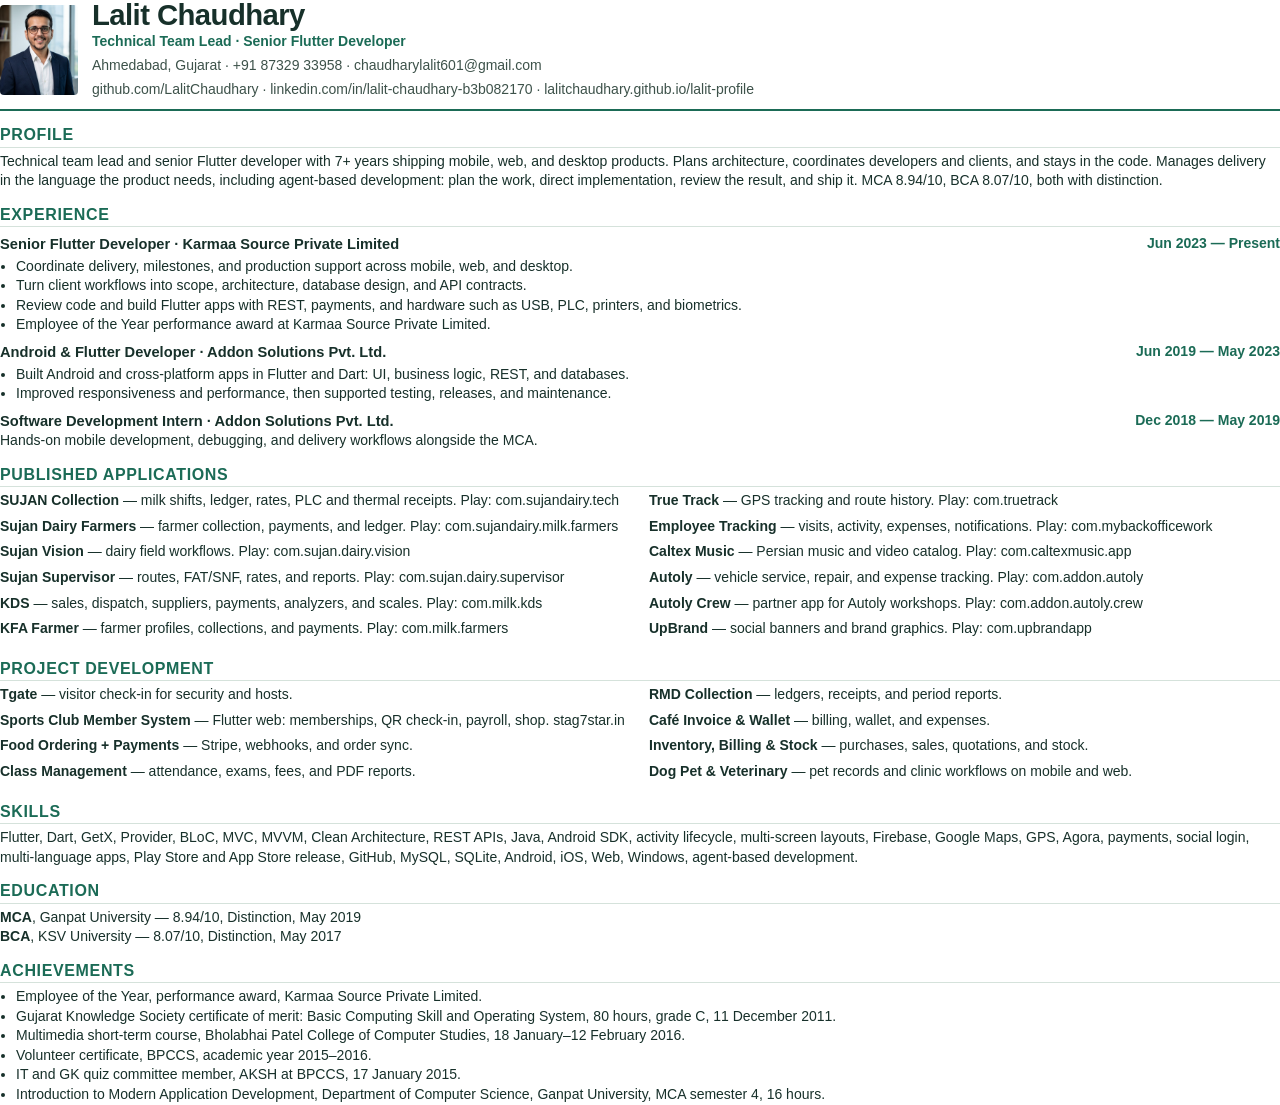
==== resume-print.html @ 6e3c7755 "Add a sequential professional resume PDF. Co-authored-by: Cursor <cursoragent@cursor.com>" ====
<!DOCTYPE html>
<html lang="en">
<head>
  <meta charset="UTF-8" />
  <title>Lalit Chaudhary — Resume</title>
  <style>
    @page { size: A4; margin: 12mm 13mm; }
    * { box-sizing: border-box; }
    body { margin: 0; color: #17302a; font: 10.5pt/1.4 Calibri, "Segoe UI", sans-serif; }
    header { display: flex; gap: 14px; align-items: center; border-bottom: 2px solid #1b6b56; padding-bottom: 10px; }
    img { width: 78px; height: 90px; object-fit: cover; object-position: center 18%; border-radius: 4px; }
    h1 { font-size: 22pt; line-height: 1; margin: 0 0 3px; letter-spacing: -0.02em; }
    .role { margin: 0; font-weight: 700; color: #1b6b56; }
    .contact { margin: 4px 0 0; color: #3d524a; }
    h2 { font-size: 12pt; margin: 13px 0 4px; letter-spacing: 0.04em; text-transform: uppercase; color: #1b6b56; border-bottom: 1px solid #d5e2db; }
    h3 { font-size: 11pt; margin: 7px 0 0; }
    p, li { margin: 0; }
    .meta { float: right; color: #1b6b56; font-weight: 700; }
    ul { margin: 2px 0 0; padding-left: 16px; }
    .job { margin-top: 6px; }
    .cols { column-count: 2; column-gap: 18px; }
    .item { break-inside: avoid; margin: 0 0 6px; }
    .tag { color: #5d6d66; }
  </style>
</head>
<body>
  <header>
    <img src="lalit.jpg" alt="" />
    <div>
      <h1>Lalit Chaudhary</h1>
      <p class="role">Technical Team Lead · Senior Flutter Developer</p>
      <p class="contact">Ahmedabad, Gujarat · +91 87329 33958 · chaudharylalit601@gmail.com</p>
      <p class="contact">github.com/LalitChaudhary · linkedin.com/in/lalit-chaudhary-b3b082170 · lalitchaudhary.github.io/lalit-profile</p>
    </div>
  </header>

  <h2>Profile</h2>
  <p>Technical team lead and senior Flutter developer with 7+ years shipping mobile, web, and desktop products. Plans architecture, coordinates developers and clients, and stays in the code. Manages delivery in the language the product needs, including agent-based development: plan the work, direct implementation, review the result, and ship it. MCA 8.94/10, BCA 8.07/10, both with distinction.</p>

  <h2>Experience</h2>
  <div class="job">
    <span class="meta">Jun 2023 — Present</span>
    <h3>Senior Flutter Developer · Karmaa Source Private Limited</h3>
    <ul>
      <li>Coordinate delivery, milestones, and production support across mobile, web, and desktop.</li>
      <li>Turn client workflows into scope, architecture, database design, and API contracts.</li>
      <li>Review code and build Flutter apps with REST, payments, and hardware such as USB, PLC, printers, and biometrics.</li>
      <li>Employee of the Year performance award at Karmaa Source Private Limited.</li>
    </ul>
  </div>
  <div class="job">
    <span class="meta">Jun 2019 — May 2023</span>
    <h3>Android &amp; Flutter Developer · Addon Solutions Pvt. Ltd.</h3>
    <ul>
      <li>Built Android and cross-platform apps in Flutter and Dart: UI, business logic, REST, and databases.</li>
      <li>Improved responsiveness and performance, then supported testing, releases, and maintenance.</li>
    </ul>
  </div>
  <div class="job">
    <span class="meta">Dec 2018 — May 2019</span>
    <h3>Software Development Intern · Addon Solutions Pvt. Ltd.</h3>
    <p>Hands-on mobile development, debugging, and delivery workflows alongside the MCA.</p>
  </div>

  <h2>Published applications</h2>
  <div class="cols">
    <p class="item"><strong>SUJAN Collection</strong> — milk shifts, ledger, rates, PLC and thermal receipts. Play: com.sujandairy.tech</p>
    <p class="item"><strong>Sujan Dairy Farmers</strong> — farmer collection, payments, and ledger. Play: com.sujandairy.milk.farmers</p>
    <p class="item"><strong>Sujan Vision</strong> — dairy field workflows. Play: com.sujan.dairy.vision</p>
    <p class="item"><strong>Sujan Supervisor</strong> — routes, FAT/SNF, rates, and reports. Play: com.sujan.dairy.supervisor</p>
    <p class="item"><strong>KDS</strong> — sales, dispatch, suppliers, payments, analyzers, and scales. Play: com.milk.kds</p>
    <p class="item"><strong>KFA Farmer</strong> — farmer profiles, collections, and payments. Play: com.milk.farmers</p>
    <p class="item"><strong>True Track</strong> — GPS tracking and route history. Play: com.truetrack</p>
    <p class="item"><strong>Employee Tracking</strong> — visits, activity, expenses, notifications. Play: com.mybackofficework</p>
    <p class="item"><strong>Caltex Music</strong> — Persian music and video catalog. Play: com.caltexmusic.app</p>
    <p class="item"><strong>Autoly</strong> — vehicle service, repair, and expense tracking. Play: com.addon.autoly</p>
    <p class="item"><strong>Autoly Crew</strong> — partner app for Autoly workshops. Play: com.addon.autoly.crew</p>
    <p class="item"><strong>UpBrand</strong> — social banners and brand graphics. Play: com.upbrandapp</p>
  </div>

  <h2>Project development</h2>
  <div class="cols">
    <p class="item"><strong>Tgate</strong> — visitor check-in for security and hosts.</p>
    <p class="item"><strong>Sports Club Member System</strong> — Flutter web: memberships, QR check-in, payroll, shop. stag7star.in</p>
    <p class="item"><strong>Food Ordering + Payments</strong> — Stripe, webhooks, and order sync.</p>
    <p class="item"><strong>Class Management</strong> — attendance, exams, fees, and PDF reports.</p>
    <p class="item"><strong>RMD Collection</strong> — ledgers, receipts, and period reports.</p>
    <p class="item"><strong>Café Invoice &amp; Wallet</strong> — billing, wallet, and expenses.</p>
    <p class="item"><strong>Inventory, Billing &amp; Stock</strong> — purchases, sales, quotations, and stock.</p>
    <p class="item"><strong>Dog Pet &amp; Veterinary</strong> — pet records and clinic workflows on mobile and web.</p>
  </div>

  <h2>Skills</h2>
  <p>Flutter, Dart, GetX, Provider, BLoC, MVC, MVVM, Clean Architecture, REST APIs, Java, Android SDK, activity lifecycle, multi-screen layouts, Firebase, Google Maps, GPS, Agora, payments, social login, multi-language apps, Play Store and App Store release, GitHub, MySQL, SQLite, Android, iOS, Web, Windows, agent-based development.</p>

  <h2>Education</h2>
  <p><strong>MCA</strong>, Ganpat University — 8.94/10, Distinction, May 2019</p>
  <p><strong>BCA</strong>, KSV University — 8.07/10, Distinction, May 2017</p>

  <h2>Achievements</h2>
  <ul>
    <li>Employee of the Year, performance award, Karmaa Source Private Limited.</li>
    <li>Gujarat Knowledge Society certificate of merit: Basic Computing Skill and Operating System, 80 hours, grade C, 11 December 2011.</li>
    <li>Multimedia short-term course, Bholabhai Patel College of Computer Studies, 18 January–12 February 2016.</li>
    <li>Volunteer certificate, BPCCS, academic year 2015–2016.</li>
    <li>IT and GK quiz committee member, AKSH at BPCCS, 17 January 2015.</li>
    <li>Introduction to Modern Application Development, Department of Computer Science, Ganpat University, MCA semester 4, 16 hours.</li>
  </ul>
</body>
</html>
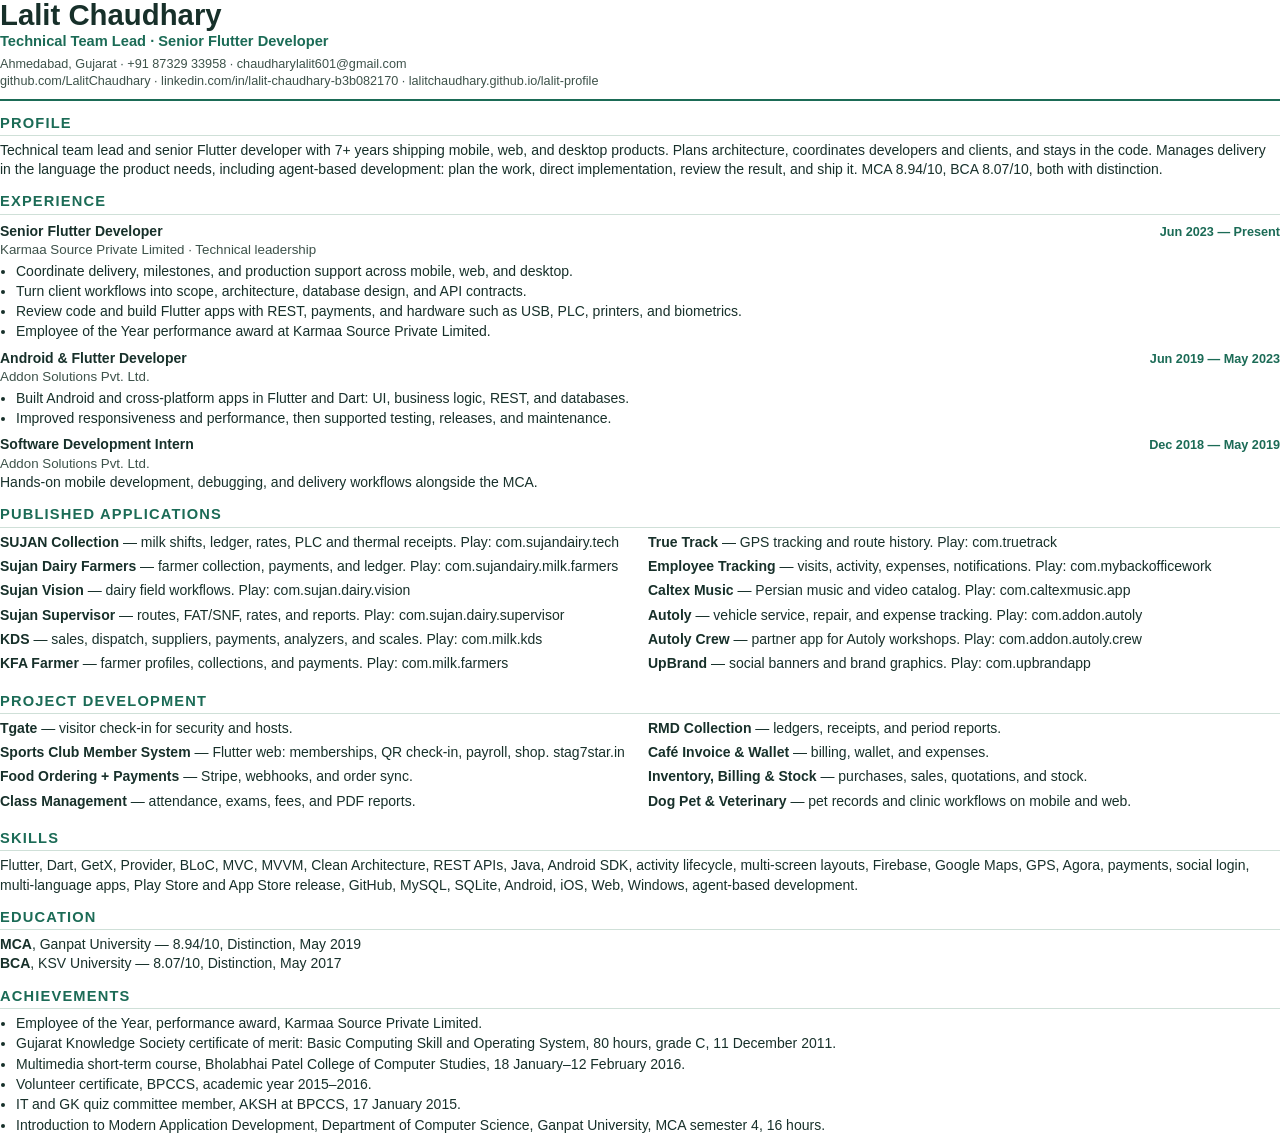
==== commit 0f4b7528: "Rebuild the resume PDF without a photo and with a tighter layout. Co-authored-by: Cursor <cursoragen" ====
--- a/resume-print.html
+++ b/resume-print.html
@@ -6,32 +6,31 @@
   <style>
     @page { size: A4; margin: 12mm 13mm; }
     * { box-sizing: border-box; }
-    body { margin: 0; color: #17302a; font: 10.5pt/1.4 Calibri, "Segoe UI", sans-serif; }
-    header { display: flex; gap: 14px; align-items: center; border-bottom: 2px solid #1b6b56; padding-bottom: 10px; }
-    img { width: 78px; height: 90px; object-fit: cover; object-position: center 18%; border-radius: 4px; }
-    h1 { font-size: 22pt; line-height: 1; margin: 0 0 3px; letter-spacing: -0.02em; }
-    .role { margin: 0; font-weight: 700; color: #1b6b56; }
-    .contact { margin: 4px 0 0; color: #3d524a; }
-    h2 { font-size: 12pt; margin: 13px 0 4px; letter-spacing: 0.04em; text-transform: uppercase; color: #1b6b56; border-bottom: 1px solid #d5e2db; }
-    h3 { font-size: 11pt; margin: 7px 0 0; }
+    body { margin: 0; color: #17302a; font: 10.5pt/1.38 Calibri, "Segoe UI", sans-serif; }
     p, li { margin: 0; }
-    .meta { float: right; color: #1b6b56; font-weight: 700; }
+    header { border-bottom: 2.5px solid #1b6b56; padding-bottom: 8px; }
+    h1 { font-size: 22pt; line-height: 1; margin: 0 0 2px; }
+    .role { margin: 0 0 4px; font-weight: 700; color: #1b6b56; font-size: 11pt; }
+    .contact { margin: 0; color: #3d524a; font-size: 9.5pt; }
+    h2 { font-size: 11pt; margin: 12px 0 5px; letter-spacing: 0.08em; text-transform: uppercase; color: #1b6b56; border-bottom: 1px solid #cfe0d8; padding-bottom: 2px; }
+    h3 { font-size: 10.5pt; margin: 0; }
+    .when { color: #1b6b56; font-weight: 700; font-size: 9.5pt; white-space: nowrap; }
+    .job-head { display: flex; justify-content: space-between; gap: 12px; align-items: baseline; }
+    .org { color: #3d524a; font-size: 10pt; }
     ul { margin: 2px 0 0; padding-left: 16px; }
-    .job { margin-top: 6px; }
-    .cols { column-count: 2; column-gap: 18px; }
-    .item { break-inside: avoid; margin: 0 0 6px; }
-    .tag { color: #5d6d66; }
+    li { margin: 0 0 1px; }
+    .job { margin-top: 7px; break-inside: avoid; }
+    .cols { column-count: 2; column-gap: 16px; }
+    .item { break-inside: avoid; margin: 0 0 5px; }
+    .pkg { color: #5d6d66; }
   </style>
 </head>
 <body>
   <header>
-    <img src="lalit.jpg" alt="" />
-    <div>
-      <h1>Lalit Chaudhary</h1>
-      <p class="role">Technical Team Lead · Senior Flutter Developer</p>
-      <p class="contact">Ahmedabad, Gujarat · +91 87329 33958 · chaudharylalit601@gmail.com</p>
-      <p class="contact">github.com/LalitChaudhary · linkedin.com/in/lalit-chaudhary-b3b082170 · lalitchaudhary.github.io/lalit-profile</p>
-    </div>
+    <h1>Lalit Chaudhary</h1>
+    <p class="role">Technical Team Lead · Senior Flutter Developer</p>
+    <p class="contact">Ahmedabad, Gujarat · +91 87329 33958 · chaudharylalit601@gmail.com</p>
+    <p class="contact">github.com/LalitChaudhary · linkedin.com/in/lalit-chaudhary-b3b082170 · lalitchaudhary.github.io/lalit-profile</p>
   </header>
 
   <h2>Profile</h2>
@@ -39,8 +38,8 @@
 
   <h2>Experience</h2>
   <div class="job">
-    <span class="meta">Jun 2023 — Present</span>
-    <h3>Senior Flutter Developer · Karmaa Source Private Limited</h3>
+    <div class="job-head"><h3>Senior Flutter Developer</h3><span class="when">Jun 2023 — Present</span></div>
+    <p class="org">Karmaa Source Private Limited · Technical leadership</p>
     <ul>
       <li>Coordinate delivery, milestones, and production support across mobile, web, and desktop.</li>
       <li>Turn client workflows into scope, architecture, database design, and API contracts.</li>
@@ -49,16 +48,16 @@
     </ul>
   </div>
   <div class="job">
-    <span class="meta">Jun 2019 — May 2023</span>
-    <h3>Android &amp; Flutter Developer · Addon Solutions Pvt. Ltd.</h3>
+    <div class="job-head"><h3>Android &amp; Flutter Developer</h3><span class="when">Jun 2019 — May 2023</span></div>
+    <p class="org">Addon Solutions Pvt. Ltd.</p>
     <ul>
       <li>Built Android and cross-platform apps in Flutter and Dart: UI, business logic, REST, and databases.</li>
       <li>Improved responsiveness and performance, then supported testing, releases, and maintenance.</li>
     </ul>
   </div>
   <div class="job">
-    <span class="meta">Dec 2018 — May 2019</span>
-    <h3>Software Development Intern · Addon Solutions Pvt. Ltd.</h3>
+    <div class="job-head"><h3>Software Development Intern</h3><span class="when">Dec 2018 — May 2019</span></div>
+    <p class="org">Addon Solutions Pvt. Ltd.</p>
     <p>Hands-on mobile development, debugging, and delivery workflows alongside the MCA.</p>
   </div>
 
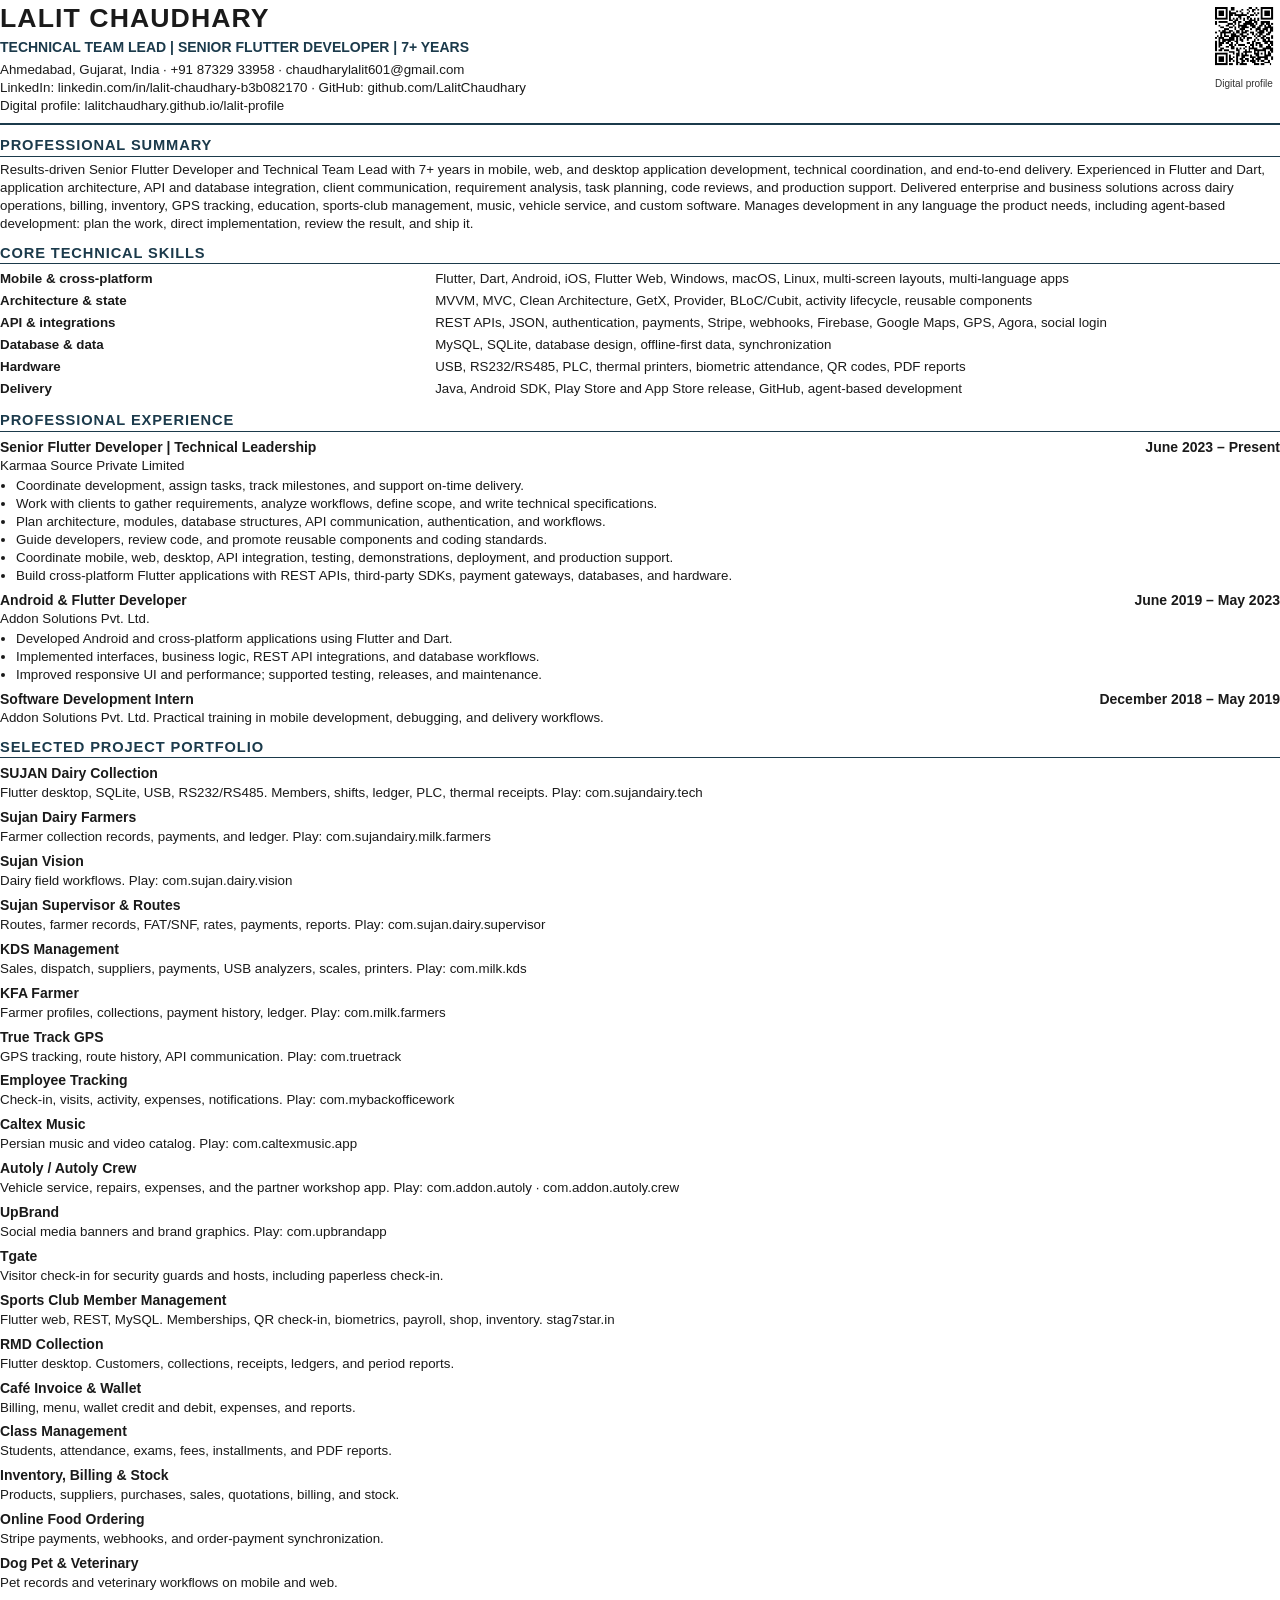
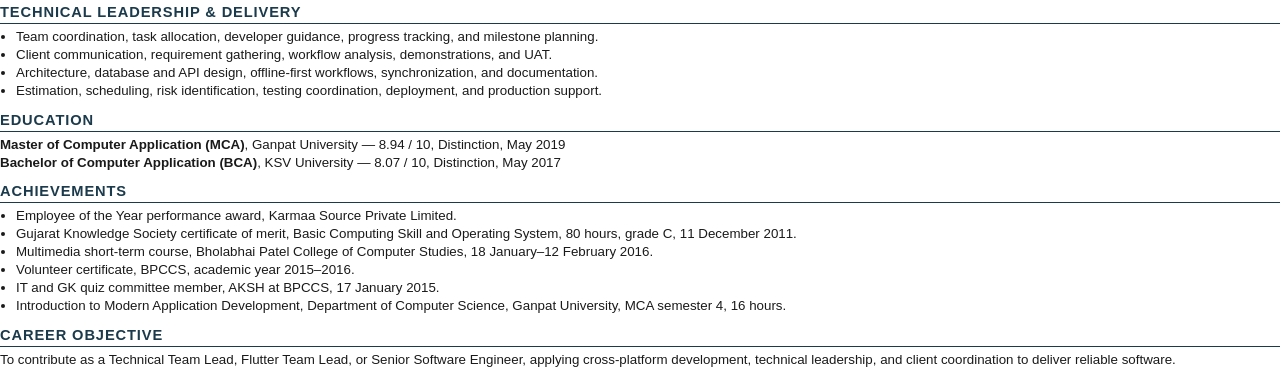
==== commit 1d884293: "Rebuild the resume in the original section order with a profile QR code. Co-authored-by: Cursor <cur" ====
--- a/resume-print.html
+++ b/resume-print.html
@@ -4,106 +4,121 @@
   <meta charset="UTF-8" />
   <title>Lalit Chaudhary — Resume</title>
   <style>
-    @page { size: A4; margin: 12mm 13mm; }
+    @page { size: A4; margin: 11mm 12mm; }
     * { box-sizing: border-box; }
-    body { margin: 0; color: #17302a; font: 10.5pt/1.38 Calibri, "Segoe UI", sans-serif; }
+    body { margin: 0; color: #1a1a1a; font: 10pt/1.35 Calibri, "Segoe UI", sans-serif; }
+    header { display: flex; justify-content: space-between; gap: 12px; border-bottom: 2px solid #1b3a4b; padding-bottom: 8px; }
+    h1 { font-size: 20pt; letter-spacing: 0.04em; margin: 0; }
+    .role { margin: 2px 0 4px; font-weight: 700; color: #1b3a4b; font-size: 10.5pt; }
+    .contact { margin: 0; }
+    .qr { text-align: center; }
+    .qr img { width: 72px; height: 72px; }
+    .qr span { display: block; font-size: 7.5pt; color: #333; }
+    h2 { font-size: 11pt; margin: 11px 0 4px; color: #1b3a4b; border-bottom: 1px solid #1b3a4b; letter-spacing: 0.06em; }
+    h3 { font-size: 10.5pt; margin: 6px 0 0; }
     p, li { margin: 0; }
-    header { border-bottom: 2.5px solid #1b6b56; padding-bottom: 8px; }
-    h1 { font-size: 22pt; line-height: 1; margin: 0 0 2px; }
-    .role { margin: 0 0 4px; font-weight: 700; color: #1b6b56; font-size: 11pt; }
-    .contact { margin: 0; color: #3d524a; font-size: 9.5pt; }
-    h2 { font-size: 11pt; margin: 12px 0 5px; letter-spacing: 0.08em; text-transform: uppercase; color: #1b6b56; border-bottom: 1px solid #cfe0d8; padding-bottom: 2px; }
-    h3 { font-size: 10.5pt; margin: 0; }
-    .when { color: #1b6b56; font-weight: 700; font-size: 9.5pt; white-space: nowrap; }
-    .job-head { display: flex; justify-content: space-between; gap: 12px; align-items: baseline; }
-    .org { color: #3d524a; font-size: 10pt; }
+    .when { float: right; font-weight: 700; }
     ul { margin: 2px 0 0; padding-left: 16px; }
-    li { margin: 0 0 1px; }
-    .job { margin-top: 7px; break-inside: avoid; }
-    .cols { column-count: 2; column-gap: 16px; }
-    .item { break-inside: avoid; margin: 0 0 5px; }
-    .pkg { color: #5d6d66; }
+    table { width: 100%; border-collapse: collapse; margin-top: 2px; }
+    td { vertical-align: top; padding: 2px 8px 2px 0; }
+    td.k { width: 34%; font-weight: 700; }
+    .proj { margin-top: 5px; }
+    .proj p { margin-top: 1px; }
   </style>
 </head>
 <body>
   <header>
-    <h1>Lalit Chaudhary</h1>
-    <p class="role">Technical Team Lead · Senior Flutter Developer</p>
-    <p class="contact">Ahmedabad, Gujarat · +91 87329 33958 · chaudharylalit601@gmail.com</p>
-    <p class="contact">github.com/LalitChaudhary · linkedin.com/in/lalit-chaudhary-b3b082170 · lalitchaudhary.github.io/lalit-profile</p>
+    <div>
+      <h1>LALIT CHAUDHARY</h1>
+      <p class="role">TECHNICAL TEAM LEAD | SENIOR FLUTTER DEVELOPER | 7+ YEARS</p>
+      <p class="contact">Ahmedabad, Gujarat, India · +91 87329 33958 · chaudharylalit601@gmail.com</p>
+      <p class="contact">LinkedIn: linkedin.com/in/lalit-chaudhary-b3b082170 · GitHub: github.com/LalitChaudhary</p>
+      <p class="contact">Digital profile: lalitchaudhary.github.io/lalit-profile</p>
+    </div>
+    <div class="qr">
+      <img src="profile-qr.png" alt="QR code for the digital profile" />
+      <span>Digital profile</span>
+    </div>
   </header>
 
-  <h2>Profile</h2>
-  <p>Technical team lead and senior Flutter developer with 7+ years shipping mobile, web, and desktop products. Plans architecture, coordinates developers and clients, and stays in the code. Manages delivery in the language the product needs, including agent-based development: plan the work, direct implementation, review the result, and ship it. MCA 8.94/10, BCA 8.07/10, both with distinction.</p>
+  <h2>PROFESSIONAL SUMMARY</h2>
+  <p>Results-driven Senior Flutter Developer and Technical Team Lead with 7+ years in mobile, web, and desktop application development, technical coordination, and end-to-end delivery. Experienced in Flutter and Dart, application architecture, API and database integration, client communication, requirement analysis, task planning, code reviews, and production support. Delivered enterprise and business solutions across dairy operations, billing, inventory, GPS tracking, education, sports-club management, music, vehicle service, and custom software. Manages development in any language the product needs, including agent-based development: plan the work, direct implementation, review the result, and ship it.</p>
 
-  <h2>Experience</h2>
-  <div class="job">
-    <div class="job-head"><h3>Senior Flutter Developer</h3><span class="when">Jun 2023 — Present</span></div>
-    <p class="org">Karmaa Source Private Limited · Technical leadership</p>
-    <ul>
-      <li>Coordinate delivery, milestones, and production support across mobile, web, and desktop.</li>
-      <li>Turn client workflows into scope, architecture, database design, and API contracts.</li>
-      <li>Review code and build Flutter apps with REST, payments, and hardware such as USB, PLC, printers, and biometrics.</li>
-      <li>Employee of the Year performance award at Karmaa Source Private Limited.</li>
-    </ul>
-  </div>
-  <div class="job">
-    <div class="job-head"><h3>Android &amp; Flutter Developer</h3><span class="when">Jun 2019 — May 2023</span></div>
-    <p class="org">Addon Solutions Pvt. Ltd.</p>
-    <ul>
-      <li>Built Android and cross-platform apps in Flutter and Dart: UI, business logic, REST, and databases.</li>
-      <li>Improved responsiveness and performance, then supported testing, releases, and maintenance.</li>
-    </ul>
-  </div>
-  <div class="job">
-    <div class="job-head"><h3>Software Development Intern</h3><span class="when">Dec 2018 — May 2019</span></div>
-    <p class="org">Addon Solutions Pvt. Ltd.</p>
-    <p>Hands-on mobile development, debugging, and delivery workflows alongside the MCA.</p>
-  </div>
+  <h2>CORE TECHNICAL SKILLS</h2>
+  <table>
+    <tr><td class="k">Mobile &amp; cross-platform</td><td>Flutter, Dart, Android, iOS, Flutter Web, Windows, macOS, Linux, multi-screen layouts, multi-language apps</td></tr>
+    <tr><td class="k">Architecture &amp; state</td><td>MVVM, MVC, Clean Architecture, GetX, Provider, BLoC/Cubit, activity lifecycle, reusable components</td></tr>
+    <tr><td class="k">API &amp; integrations</td><td>REST APIs, JSON, authentication, payments, Stripe, webhooks, Firebase, Google Maps, GPS, Agora, social login</td></tr>
+    <tr><td class="k">Database &amp; data</td><td>MySQL, SQLite, database design, offline-first data, synchronization</td></tr>
+    <tr><td class="k">Hardware</td><td>USB, RS232/RS485, PLC, thermal printers, biometric attendance, QR codes, PDF reports</td></tr>
+    <tr><td class="k">Delivery</td><td>Java, Android SDK, Play Store and App Store release, GitHub, agent-based development</td></tr>
+  </table>
 
-  <h2>Published applications</h2>
-  <div class="cols">
-    <p class="item"><strong>SUJAN Collection</strong> — milk shifts, ledger, rates, PLC and thermal receipts. Play: com.sujandairy.tech</p>
-    <p class="item"><strong>Sujan Dairy Farmers</strong> — farmer collection, payments, and ledger. Play: com.sujandairy.milk.farmers</p>
-    <p class="item"><strong>Sujan Vision</strong> — dairy field workflows. Play: com.sujan.dairy.vision</p>
-    <p class="item"><strong>Sujan Supervisor</strong> — routes, FAT/SNF, rates, and reports. Play: com.sujan.dairy.supervisor</p>
-    <p class="item"><strong>KDS</strong> — sales, dispatch, suppliers, payments, analyzers, and scales. Play: com.milk.kds</p>
-    <p class="item"><strong>KFA Farmer</strong> — farmer profiles, collections, and payments. Play: com.milk.farmers</p>
-    <p class="item"><strong>True Track</strong> — GPS tracking and route history. Play: com.truetrack</p>
-    <p class="item"><strong>Employee Tracking</strong> — visits, activity, expenses, notifications. Play: com.mybackofficework</p>
-    <p class="item"><strong>Caltex Music</strong> — Persian music and video catalog. Play: com.caltexmusic.app</p>
-    <p class="item"><strong>Autoly</strong> — vehicle service, repair, and expense tracking. Play: com.addon.autoly</p>
-    <p class="item"><strong>Autoly Crew</strong> — partner app for Autoly workshops. Play: com.addon.autoly.crew</p>
-    <p class="item"><strong>UpBrand</strong> — social banners and brand graphics. Play: com.upbrandapp</p>
-  </div>
+  <h2>PROFESSIONAL EXPERIENCE</h2>
+  <h3>Senior Flutter Developer | Technical Leadership <span class="when">June 2023 – Present</span></h3>
+  <p>Karmaa Source Private Limited</p>
+  <ul>
+    <li>Coordinate development, assign tasks, track milestones, and support on-time delivery.</li>
+    <li>Work with clients to gather requirements, analyze workflows, define scope, and write technical specifications.</li>
+    <li>Plan architecture, modules, database structures, API communication, authentication, and workflows.</li>
+    <li>Guide developers, review code, and promote reusable components and coding standards.</li>
+    <li>Coordinate mobile, web, desktop, API integration, testing, demonstrations, deployment, and production support.</li>
+    <li>Build cross-platform Flutter applications with REST APIs, third-party SDKs, payment gateways, databases, and hardware.</li>
+  </ul>
+  <h3>Android &amp; Flutter Developer <span class="when">June 2019 – May 2023</span></h3>
+  <p>Addon Solutions Pvt. Ltd.</p>
+  <ul>
+    <li>Developed Android and cross-platform applications using Flutter and Dart.</li>
+    <li>Implemented interfaces, business logic, REST API integrations, and database workflows.</li>
+    <li>Improved responsive UI and performance; supported testing, releases, and maintenance.</li>
+  </ul>
+  <h3>Software Development Intern <span class="when">December 2018 – May 2019</span></h3>
+  <p>Addon Solutions Pvt. Ltd. Practical training in mobile development, debugging, and delivery workflows.</p>
 
-  <h2>Project development</h2>
-  <div class="cols">
-    <p class="item"><strong>Tgate</strong> — visitor check-in for security and hosts.</p>
-    <p class="item"><strong>Sports Club Member System</strong> — Flutter web: memberships, QR check-in, payroll, shop. stag7star.in</p>
-    <p class="item"><strong>Food Ordering + Payments</strong> — Stripe, webhooks, and order sync.</p>
-    <p class="item"><strong>Class Management</strong> — attendance, exams, fees, and PDF reports.</p>
-    <p class="item"><strong>RMD Collection</strong> — ledgers, receipts, and period reports.</p>
-    <p class="item"><strong>Café Invoice &amp; Wallet</strong> — billing, wallet, and expenses.</p>
-    <p class="item"><strong>Inventory, Billing &amp; Stock</strong> — purchases, sales, quotations, and stock.</p>
-    <p class="item"><strong>Dog Pet &amp; Veterinary</strong> — pet records and clinic workflows on mobile and web.</p>
-  </div>
+  <h2>SELECTED PROJECT PORTFOLIO</h2>
+  <div class="proj"><h3>SUJAN Dairy Collection</h3><p>Flutter desktop, SQLite, USB, RS232/RS485. Members, shifts, ledger, PLC, thermal receipts. Play: com.sujandairy.tech</p></div>
+  <div class="proj"><h3>Sujan Dairy Farmers</h3><p>Farmer collection records, payments, and ledger. Play: com.sujandairy.milk.farmers</p></div>
+  <div class="proj"><h3>Sujan Vision</h3><p>Dairy field workflows. Play: com.sujan.dairy.vision</p></div>
+  <div class="proj"><h3>Sujan Supervisor &amp; Routes</h3><p>Routes, farmer records, FAT/SNF, rates, payments, reports. Play: com.sujan.dairy.supervisor</p></div>
+  <div class="proj"><h3>KDS Management</h3><p>Sales, dispatch, suppliers, payments, USB analyzers, scales, printers. Play: com.milk.kds</p></div>
+  <div class="proj"><h3>KFA Farmer</h3><p>Farmer profiles, collections, payment history, ledger. Play: com.milk.farmers</p></div>
+  <div class="proj"><h3>True Track GPS</h3><p>GPS tracking, route history, API communication. Play: com.truetrack</p></div>
+  <div class="proj"><h3>Employee Tracking</h3><p>Check-in, visits, activity, expenses, notifications. Play: com.mybackofficework</p></div>
+  <div class="proj"><h3>Caltex Music</h3><p>Persian music and video catalog. Play: com.caltexmusic.app</p></div>
+  <div class="proj"><h3>Autoly / Autoly Crew</h3><p>Vehicle service, repairs, expenses, and the partner workshop app. Play: com.addon.autoly · com.addon.autoly.crew</p></div>
+  <div class="proj"><h3>UpBrand</h3><p>Social media banners and brand graphics. Play: com.upbrandapp</p></div>
+  <div class="proj"><h3>Tgate</h3><p>Visitor check-in for security guards and hosts, including paperless check-in.</p></div>
+  <div class="proj"><h3>Sports Club Member Management</h3><p>Flutter web, REST, MySQL. Memberships, QR check-in, biometrics, payroll, shop, inventory. stag7star.in</p></div>
+  <div class="proj"><h3>RMD Collection</h3><p>Flutter desktop. Customers, collections, receipts, ledgers, and period reports.</p></div>
+  <div class="proj"><h3>Café Invoice &amp; Wallet</h3><p>Billing, menu, wallet credit and debit, expenses, and reports.</p></div>
+  <div class="proj"><h3>Class Management</h3><p>Students, attendance, exams, fees, installments, and PDF reports.</p></div>
+  <div class="proj"><h3>Inventory, Billing &amp; Stock</h3><p>Products, suppliers, purchases, sales, quotations, billing, and stock.</p></div>
+  <div class="proj"><h3>Online Food Ordering</h3><p>Stripe payments, webhooks, and order-payment synchronization.</p></div>
+  <div class="proj"><h3>Dog Pet &amp; Veterinary</h3><p>Pet records and veterinary workflows on mobile and web.</p></div>
 
-  <h2>Skills</h2>
-  <p>Flutter, Dart, GetX, Provider, BLoC, MVC, MVVM, Clean Architecture, REST APIs, Java, Android SDK, activity lifecycle, multi-screen layouts, Firebase, Google Maps, GPS, Agora, payments, social login, multi-language apps, Play Store and App Store release, GitHub, MySQL, SQLite, Android, iOS, Web, Windows, agent-based development.</p>
+  <h2>TECHNICAL LEADERSHIP &amp; DELIVERY</h2>
+  <ul>
+    <li>Team coordination, task allocation, developer guidance, progress tracking, and milestone planning.</li>
+    <li>Client communication, requirement gathering, workflow analysis, demonstrations, and UAT.</li>
+    <li>Architecture, database and API design, offline-first workflows, synchronization, and documentation.</li>
+    <li>Estimation, scheduling, risk identification, testing coordination, deployment, and production support.</li>
+  </ul>
 
-  <h2>Education</h2>
-  <p><strong>MCA</strong>, Ganpat University — 8.94/10, Distinction, May 2019</p>
-  <p><strong>BCA</strong>, KSV University — 8.07/10, Distinction, May 2017</p>
+  <h2>EDUCATION</h2>
+  <p><strong>Master of Computer Application (MCA)</strong>, Ganpat University — 8.94 / 10, Distinction, May 2019</p>
+  <p><strong>Bachelor of Computer Application (BCA)</strong>, KSV University — 8.07 / 10, Distinction, May 2017</p>
 
-  <h2>Achievements</h2>
+  <h2>ACHIEVEMENTS</h2>
   <ul>
-    <li>Employee of the Year, performance award, Karmaa Source Private Limited.</li>
-    <li>Gujarat Knowledge Society certificate of merit: Basic Computing Skill and Operating System, 80 hours, grade C, 11 December 2011.</li>
+    <li>Employee of the Year performance award, Karmaa Source Private Limited.</li>
+    <li>Gujarat Knowledge Society certificate of merit, Basic Computing Skill and Operating System, 80 hours, grade C, 11 December 2011.</li>
     <li>Multimedia short-term course, Bholabhai Patel College of Computer Studies, 18 January–12 February 2016.</li>
     <li>Volunteer certificate, BPCCS, academic year 2015–2016.</li>
     <li>IT and GK quiz committee member, AKSH at BPCCS, 17 January 2015.</li>
     <li>Introduction to Modern Application Development, Department of Computer Science, Ganpat University, MCA semester 4, 16 hours.</li>
   </ul>
+
+  <h2>CAREER OBJECTIVE</h2>
+  <p>To contribute as a Technical Team Lead, Flutter Team Lead, or Senior Software Engineer, applying cross-platform development, technical leadership, and client coordination to deliver reliable software.</p>
 </body>
 </html>
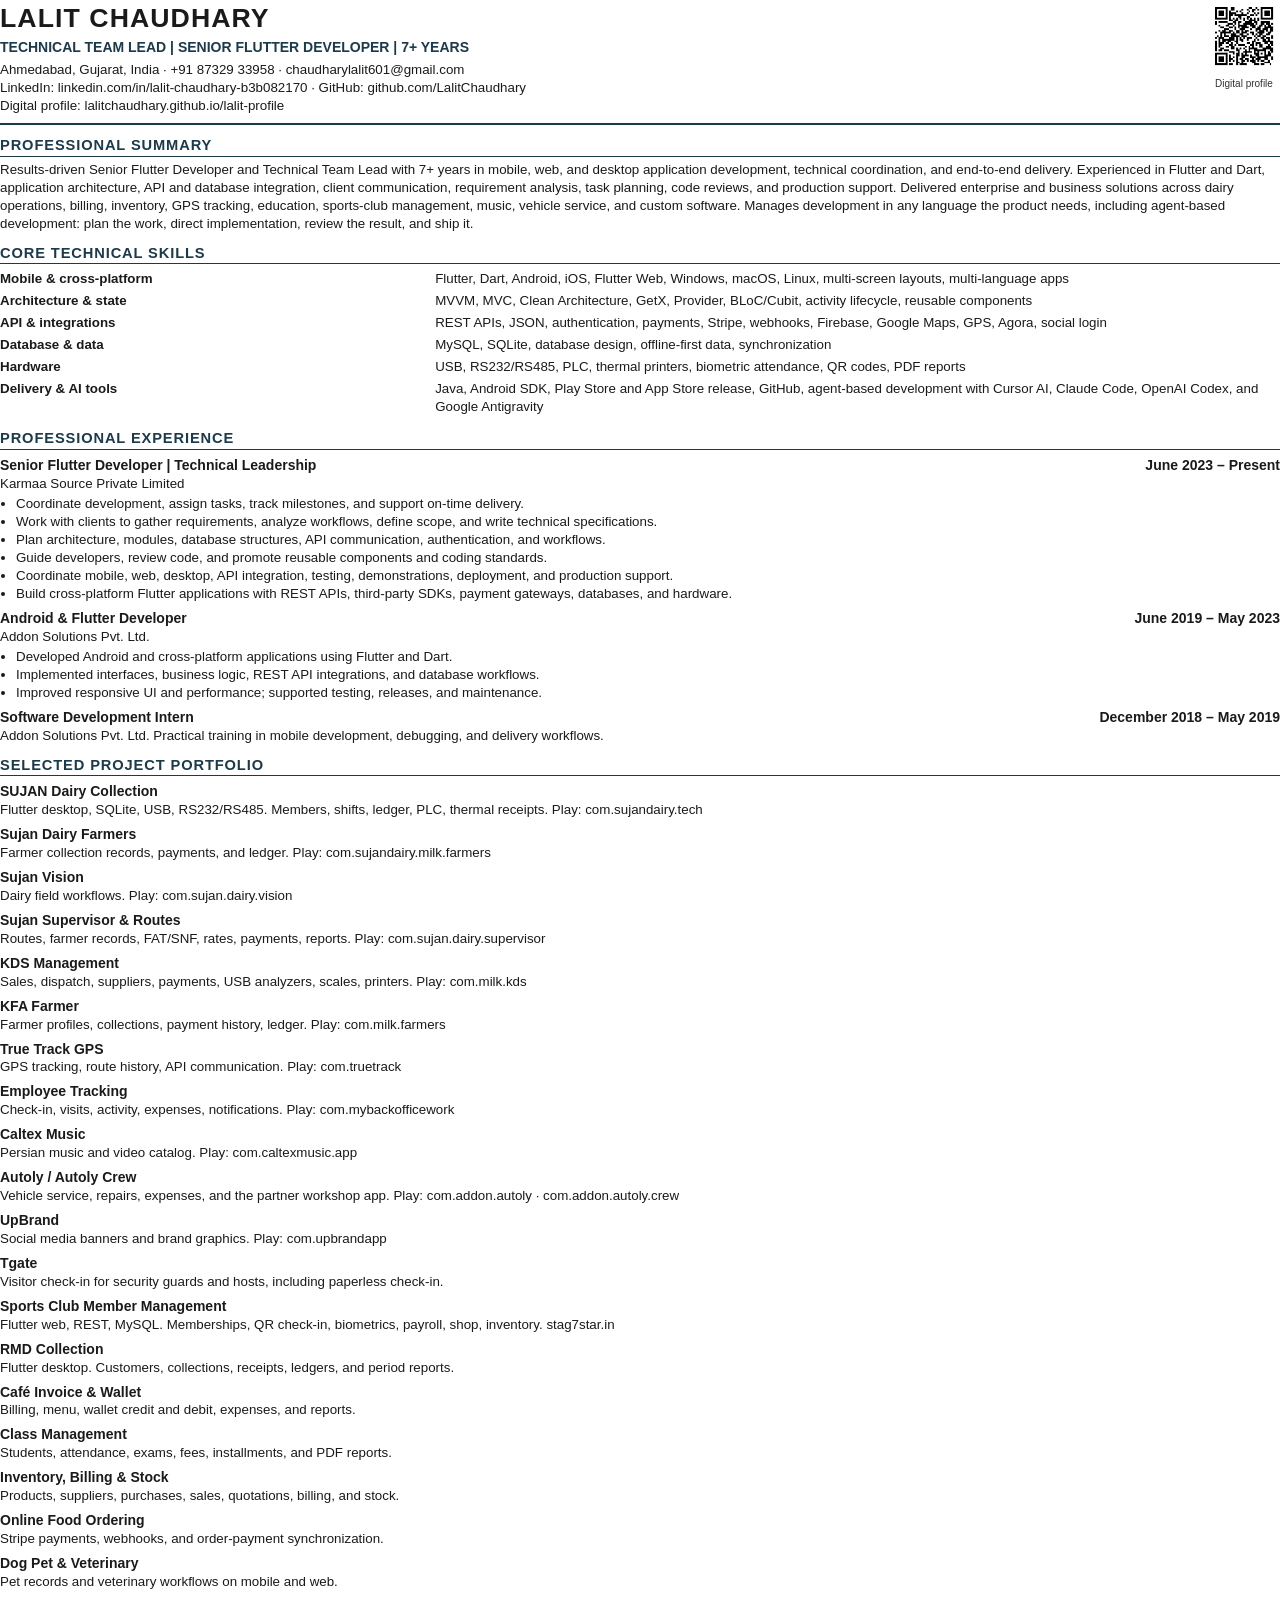
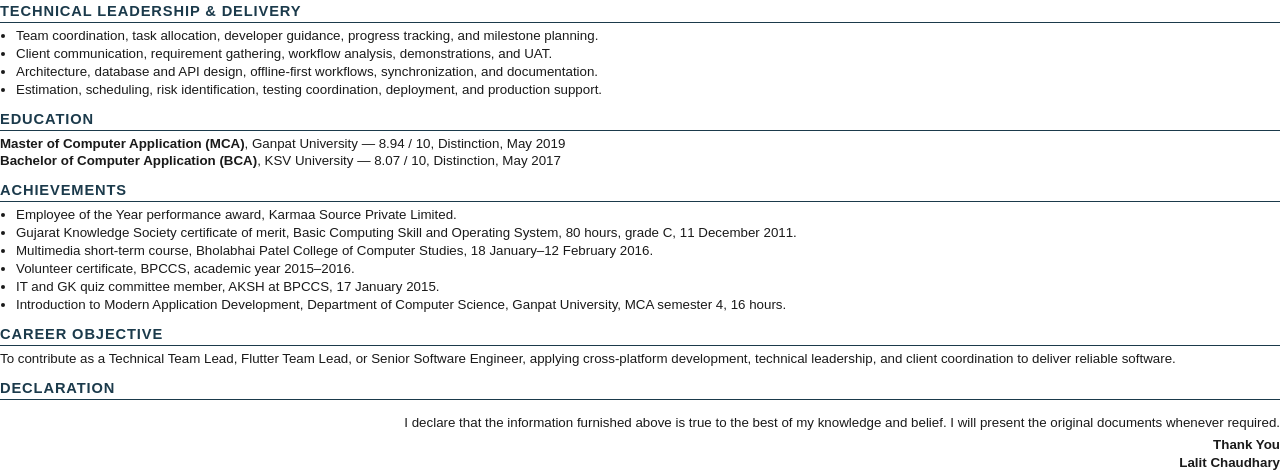
==== commit 724e4d7e: "Add AI tool names and a signed declaration to the resume PDF. Co-authored-by: Cursor <cursoragent@cu" ====
--- a/resume-print.html
+++ b/resume-print.html
@@ -23,7 +23,9 @@
     td { vertical-align: top; padding: 2px 8px 2px 0; }
     td.k { width: 34%; font-weight: 700; }
     .proj { margin-top: 5px; }
-    .proj p { margin-top: 1px; }
+    .sign { margin-top: 14px; text-align: right; }
+    .sign p { margin-top: 4px; }
+    .thanks { margin-top: 10px; font-weight: 700; }
   </style>
 </head>
 <body>
@@ -51,7 +53,7 @@
     <tr><td class="k">API &amp; integrations</td><td>REST APIs, JSON, authentication, payments, Stripe, webhooks, Firebase, Google Maps, GPS, Agora, social login</td></tr>
     <tr><td class="k">Database &amp; data</td><td>MySQL, SQLite, database design, offline-first data, synchronization</td></tr>
     <tr><td class="k">Hardware</td><td>USB, RS232/RS485, PLC, thermal printers, biometric attendance, QR codes, PDF reports</td></tr>
-    <tr><td class="k">Delivery</td><td>Java, Android SDK, Play Store and App Store release, GitHub, agent-based development</td></tr>
+    <tr><td class="k">Delivery &amp; AI tools</td><td>Java, Android SDK, Play Store and App Store release, GitHub, agent-based development with Cursor AI, Claude Code, OpenAI Codex, and Google Antigravity</td></tr>
   </table>
 
   <h2>PROFESSIONAL EXPERIENCE</h2>
@@ -120,5 +122,11 @@
 
   <h2>CAREER OBJECTIVE</h2>
   <p>To contribute as a Technical Team Lead, Flutter Team Lead, or Senior Software Engineer, applying cross-platform development, technical leadership, and client coordination to deliver reliable software.</p>
+
+  <h2>DECLARATION</h2>
+  <div class="sign">
+    <p>I declare that the information furnished above is true to the best of my knowledge and belief. I will present the original documents whenever required.</p>
+    <p class="thanks">Thank You<br />Lalit Chaudhary</p>
+  </div>
 </body>
 </html>
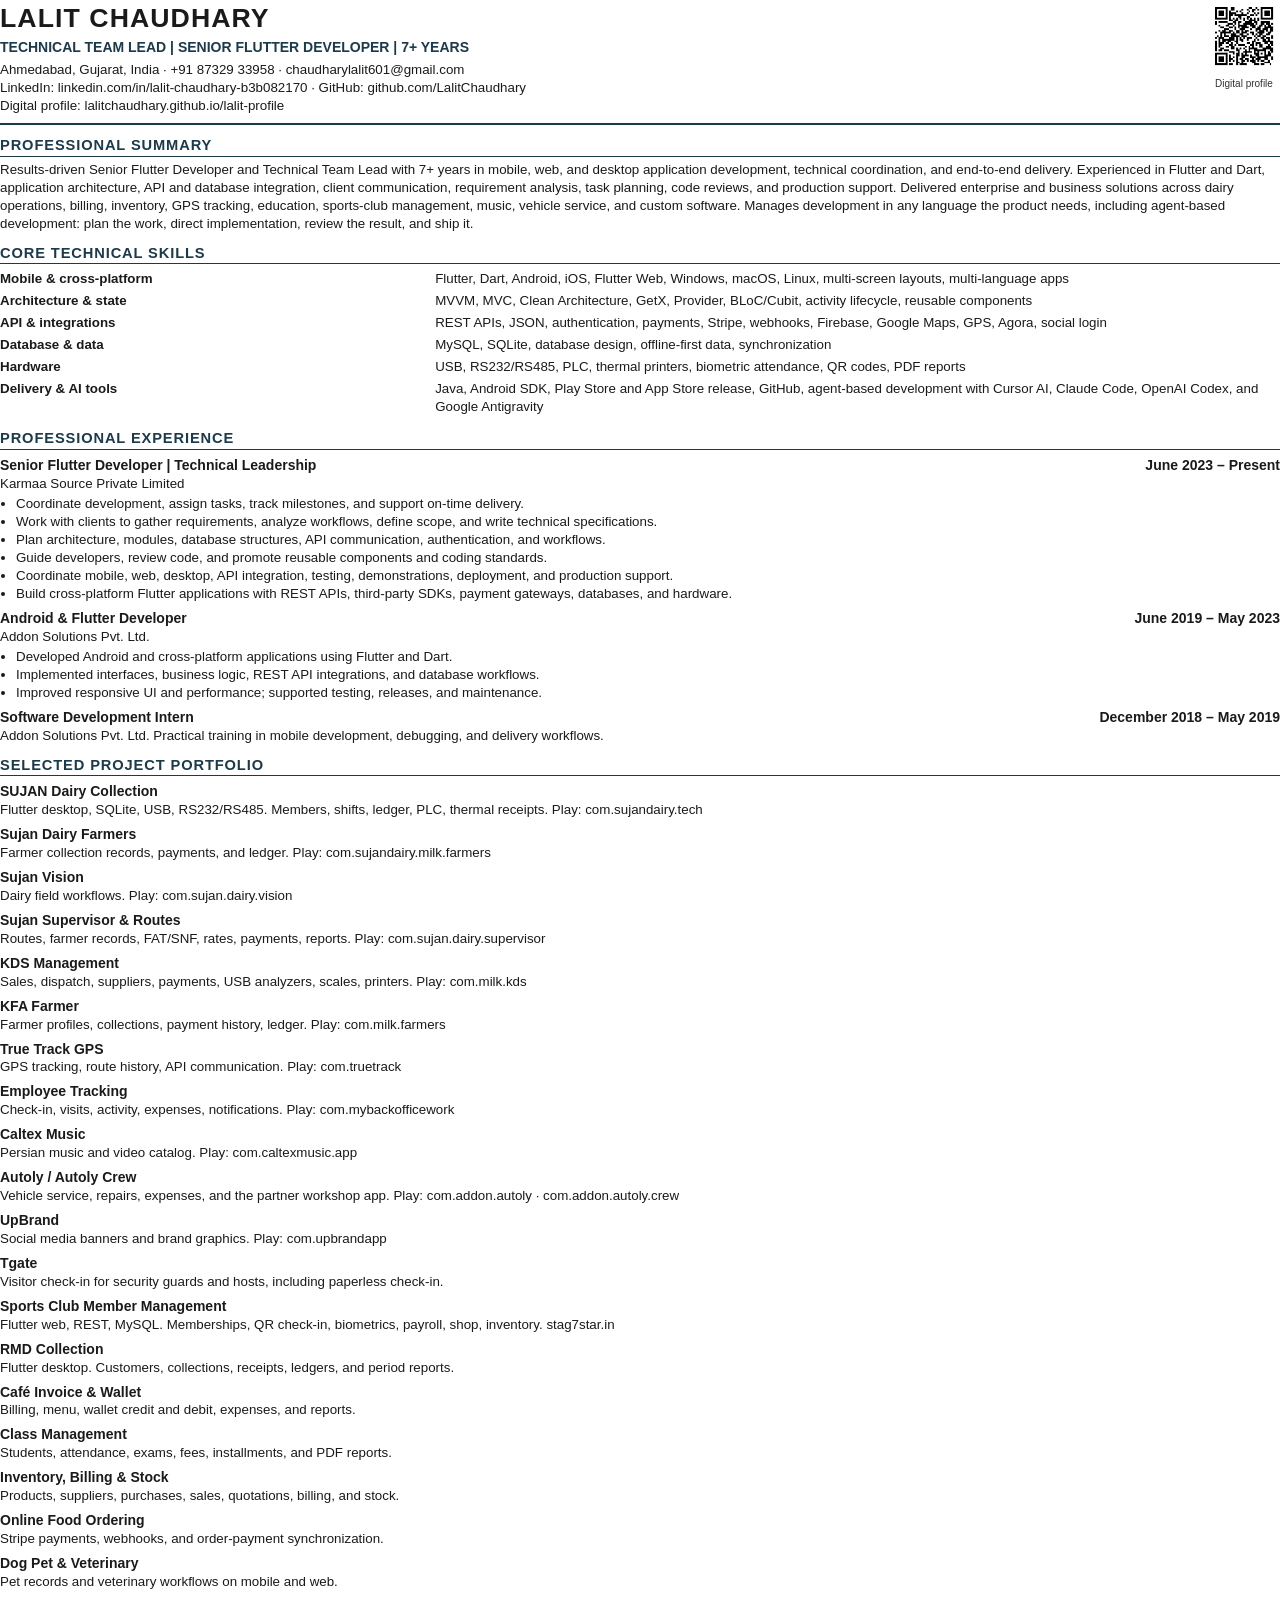
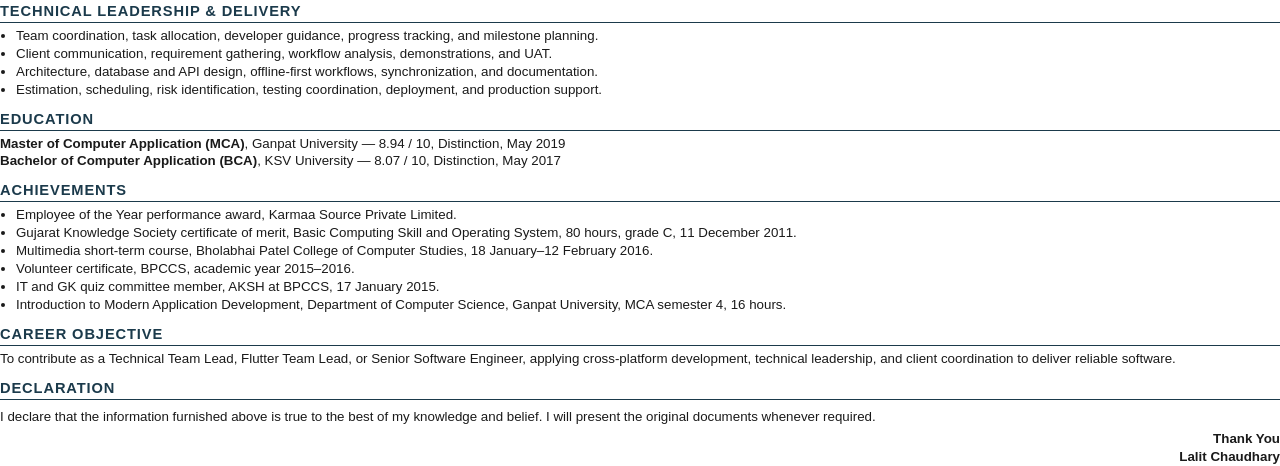
==== commit 9ec1e78c: "Left-align the declaration text on the resume PDF. Co-authored-by: Cursor <cursoragent@cursor.com>" ====
--- a/resume-print.html
+++ b/resume-print.html
@@ -23,9 +23,9 @@
     td { vertical-align: top; padding: 2px 8px 2px 0; }
     td.k { width: 34%; font-weight: 700; }
     .proj { margin-top: 5px; }
-    .sign { margin-top: 14px; text-align: right; }
+    .sign { margin-top: 8px; text-align: left; }
     .sign p { margin-top: 4px; }
-    .thanks { margin-top: 10px; font-weight: 700; }
+    .thanks { margin-top: 12px; font-weight: 700; text-align: right; }
   </style>
 </head>
 <body>
